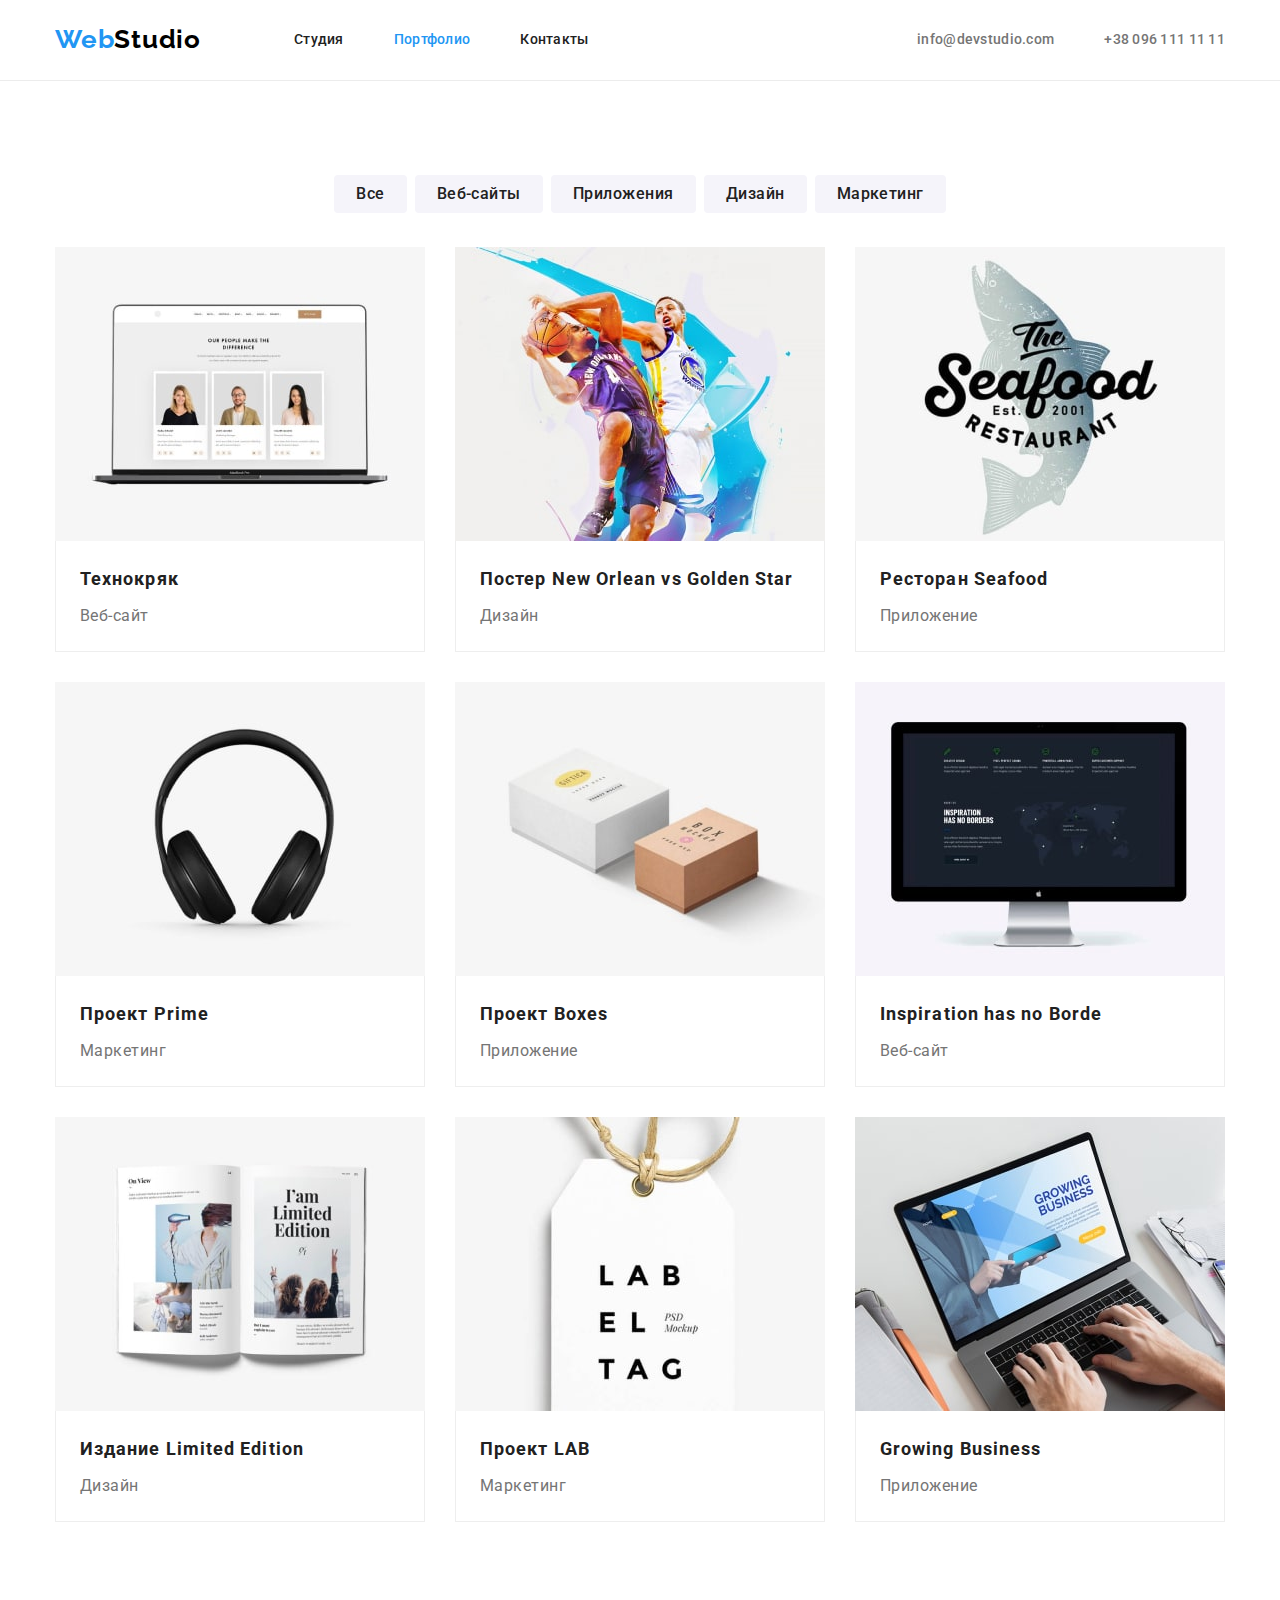
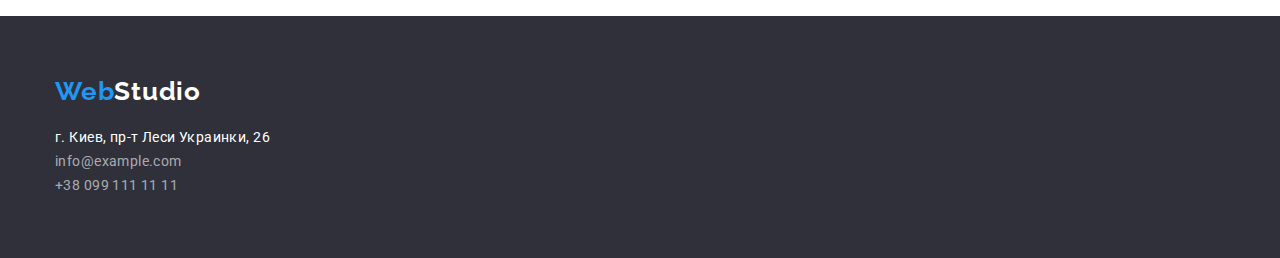
==== portfolio.html @ f15a9b8a "Скопировал index.html, portfolio.html и css. Добавил папки с картинками в images" ====
<!DOCTYPE html>
<html lang="ru">
    <head>
        <meta charset="UTF-8" />
        <meta http-equiv="X-UA-Compatible" content="IE=edge" />
        <meta name="viewport" content="width=device-width, initial-scale=1.0" />
        <title>goit-markup-hw-02</title>
        <link rel="stylesheet" href="https://cdnjs.cloudflare.com/ajax/libs/modern-normalize/1.1.0/modern-normalize.min.css" />
        <link rel="preconnect" href="https://fonts.googleapis.com" />
        <link rel="preconnect" href="https://fonts.gstatic.com" crossorigin />
        <link href="https://fonts.googleapis.com/css2?family=Raleway:wght@700&family=Roboto:wght@400;500;700;900&display=swap" rel="stylesheet" />
        <link rel="stylesheet" href="./css/styles.css" />
    </head>

    <body>
        <!-- Шапка -->
        <header class="header">
            <!-- Навигация -->
            <div class="container">
                <nav class="header-navigation">
                    <a class="logo link" href="" lang="en"><span class="accent">Web</span>Studio</a>
                    <ul class="header-list list">
                        <li class="header-item">
                            <a class="header-link link" href="./index.html">Студия</a>
                        </li>

                        <li class="header-item">
                            <a class="header-link link active-page" href="./portfolio.html">Портфолио</a>
                        </li>

                        <li class="header-item">
                            <a class="header-link link" href="">Контакты</a>
                        </li>
                    </ul>
                </nav>

                <!-- Контакты -->
                <ul class="header-contacts list">
                    <li class="header-contacts-item">
                        <a class="header-contacts-link link" href="mailto:info@devstudio.com">info@devstudio.com</a>
                    </li>
                    <li class="header-contacts-item">
                        <a class="header-contacts-link link" href="tel:+380961111111">+38 096 111 11 11</a>
                    </li>
                </ul>
            </div>
        </header>

        <main>
            <!-- Портфолио -->
            <section class="portfolio section">
                <div class="container">
                    <h1 class="visually-hidden">Портфолио</h1>

                    <!-- Навигация для секции Портфолио -->
                    <ul class="portfolio-list list">
                        <li class="portfolio-item">
                            <button class="portfolio-button" type="button">Все</button>
                        </li>

                        <li class="portfolio-item">
                            <button class="portfolio-button" type="button">Веб-сайты</button>
                        </li>

                        <li class="portfolio-item">
                            <button class="portfolio-button" type="button">Приложения</button>
                        </li>

                        <li class="portfolio-item">
                            <button class="portfolio-button" type="button">Дизайн</button>
                        </li>

                        <li class="portfolio-item">
                            <button class="portfolio-button" type="button">Маркетинг</button>
                        </li>
                    </ul>

                    <!-- Примеры работ -->
                    <ul class="card-set list">
                        <li class="card-set-item">
                            <a class="card-set-link link" href="">
                                <img class="card-set-image" src="./images/portfolio/portfolio-1-min.jpg" alt="Технокряк" width="370" height="294" />
                                <div class="card-set-content">
                                    <h2 class="card-set-title">Технокряк</h2>
                                    <p class="card-set-text">Веб-сайт</p>
                                </div>
                            </a>
                        </li>

                        <li class="card-set-item">
                            <a class="card-set-link link" href="">
                                <img
                                    class="card-set-image"
                                    src="./images/portfolio/portfolio-2-min.jpg"
                                    alt="Постер New Orlean vs Golden Star"
                                    width="370"
                                    height="294"
                                />
                                <div class="card-set-content">
                                    <h2 class="card-set-title">Постер <span lang="en">New Orlean vs Golden Star</span></h2>
                                    <p class="card-set-text">Дизайн</p>
                                </div>
                            </a>
                        </li>

                        <li class="card-set-item">
                            <a class="card-set-link link" href="">
                                <img
                                    class="card-set-image"
                                    src="./images/portfolio/portfolio-3-min.jpg"
                                    alt="Ресторан Seafood"
                                    width="370"
                                    height="294"
                                />
                                <div class="card-set-content">
                                    <h2 class="card-set-title">Ресторан <span lang="en">Seafood</span></h2>
                                    <p class="card-set-text">Приложение</p>
                                </div>
                            </a>
                        </li>

                        <li class="card-set-item">
                            <a class="card-set-link link" href="">
                                <img
                                    class="card-set-image"
                                    src="./images/portfolio/portfolio-4-min.jpg"
                                    alt="Проект Prime"
                                    width="370"
                                    height="294"
                                />
                                <div class="card-set-content">
                                    <h2 class="card-set-title">Проект <span lang="en">Prime</span></h2>
                                    <p class="card-set-text">Маркетинг</p>
                                </div>
                            </a>
                        </li>

                        <li class="card-set-item">
                            <a class="card-set-link link" href="">
                                <img
                                    class="card-set-image"
                                    src="./images/portfolio/portfolio-5-min.jpg"
                                    alt="Проект Boxes"
                                    width="370"
                                    height="294"
                                />
                                <div class="card-set-content">
                                    <h2 class="card-set-title">Проект <span lang="en">Boxes</span></h2>
                                    <p class="card-set-text">Приложение</p>
                                </div>
                            </a>
                        </li>

                        <li class="card-set-item">
                            <a class="card-set-link link" href="">
                                <img
                                    class="card-set-image"
                                    src="./images/portfolio/portfolio-6-min.jpg"
                                    alt="Inspiration has no Borde"
                                    width="370"
                                    height="294"
                                />
                                <div class="card-set-content">
                                    <h2 class="card-set-title" lang="en">Inspiration has no Borde</h2>
                                    <p class="card-set-text">Веб-сайт</p>
                                </div>
                            </a>
                        </li>

                        <li class="card-set-item">
                            <a class="card-set-link link" href=""
                                ><img
                                    class="card-set-image"
                                    src="./images/portfolio/portfolio-7-min.jpg"
                                    alt="Издание Limited Edition"
                                    width="370"
                                    height="294"
                                />
                                <div class="card-set-content">
                                    <h2 class="card-set-title">Издание <span lang="en">Limited Edition</span></h2>
                                    <p class="card-set-text">Дизайн</p>
                                </div>
                            </a>
                        </li>

                        <li class="card-set-item">
                            <a class="card-set-link link" href=""
                                ><img class="card-set-image" src="./images/portfolio/portfolio-8-min.jpg" alt="Проект LAB" width="370" height="294" />
                                <div class="card-set-content">
                                    <h2 class="card-set-title">Проект LAB</h2>
                                    <p class="card-set-text">Маркетинг</p>
                                </div>
                            </a>
                        </li>

                        <li class="card-set-item">
                            <a class="card-set-link link" href="">
                                <img
                                    class="card-set-image"
                                    src="./images/portfolio/portfolio-9-min.jpg"
                                    alt="Growing Business"
                                    width="370"
                                    height="294"
                                />
                                <div class="card-set-content">
                                    <h2 class="card-set-title" lang="en">Growing Business</h2>
                                    <p class="card-set-text">Приложение</p>
                                </div>
                            </a>
                        </li>
                    </ul>
                </div>
            </section>
        </main>

        <!-- Футер -->
        <footer class="footer">
            <div class="container">
                <a class="footer-logo link" href="" lang="en"><span class="accent">Web</span>Studio</a>
                <address>
                    <ul class="footer-list list">
                        <li class="footer-item">
                            <a
                                class="footer-address link"
                                href="https://goo.gl/maps/hov3UNKiMbJjnXm66"
                                target="_blank"
                                rel="noopener noreferrer nofollow"
                                >г. Киев, пр-т Леси Украинки, 26</a
                            >
                        </li>
                        <li class="footer-contacts-item">
                            <a class="footer-contacts-link link" href="mailto:info@example.com">info@example.com</a>
                        </li>
                        <li class="footer-contacts-item">
                            <a class="footer-contacts-link link" href="tel:+380991111111">+38 099 111 11 11</a>
                        </li>
                    </ul>
                </address>
            </div>
        </footer>
    </body>
</html>
---- css/styles.css ----
:root {
    --main-text-color: #757575;
    --secondary-text-color: #212121;
    --accent-link-color: #2196f3;
    --main-bg-color: #ffffff;
    --secondary-bg-color: #f5f4fa;
    --hero-footer-bg-color: #2f303a;

    --section-padding: 94px;
    --card-set-gap: 30px;
}

/* -------Ресет стилей------- */
*,
*::before,
*::after {
    box-sizing: border-box;
    margin: 0 auto;
    padding-left: 0;
    padding-right: 0;
}

body {
    font-family: "Roboto", sans-serif;
    color: var(--main-text-color);
    background-color: var(--main-bg-color);
}

/* -------Снимаем стили списков------ */
.list {
    list-style: none;
}

/* -------Снимаем стили ссылок------ */
.link {
    text-decoration: none;
}

/* -------Задаем стили картинкам------ */
img {
    display: block;
    max-width: 100%;
    height: auto;
}

/* -------Скрываем заголовок секции------- */
.visually-hidden {
    position: absolute;
    width: 1px;
    height: 1px;
    margin: -1px;
    border: 0;
    padding: 0;
    white-space: nowrap;
    clip-path: inset(100%);
    clip: rect(0 0 0 0);
    overflow: hidden;
}

/* -------Контейнер для секций------- */
.container {
    width: 1200px;
    margin: 0 auto;
    padding: 0 15px;
}

/* -------Паддинги для секций------- */
.section {
    padding-top: var(--section-padding);
    padding-bottom: var(--section-padding);
}

/* -------Шапка------- */
.header {
    border-color: var(--main-bg-color);
    border-bottom: 1px solid #ececec;
}

.header > .container {
    display: flex;
    align-items: center;
}
.header-navigation {
    display: flex;
    align-items: center;
    margin-left: 0;
    margin-right: 0;
}

.logo {
    margin-right: 93px;
    padding-top: 24px;
    padding-bottom: 25px;

    font-family: "Raleway", sans-serif;
    font-weight: 700;
    font-size: 26px;
    line-height: 1.19;
    letter-spacing: 0.03em;
    color: #000000;
}

.logo .accent {
    color: #2196f3;
}

.header-list {
    display: flex;
}

.header-item:not(:last-child) {
    margin-right: 50px;
}

.header-link,
.header-contacts-link {
    display: block;
    padding-top: 32px;
    padding-bottom: 32px;

    font-weight: 500;
    font-size: 14px;
    line-height: 1.14;
    letter-spacing: 0.02em;
    color: #212121;
}

.header-link.active-page {
    color: var(--accent-link-color);
}

.header-link:hover,
.header-link:focus {
    color: var(--accent-link-color);
}

/* -------Contacts------- */
.header-contacts {
    display: flex;
    align-items: center;
}

.header-contacts {
    margin-right: 0;
    margin-left: auto;
}

.header-contacts-link {
    color: var(--main-text-color);
}

.header-contacts-link:hover,
.header-contacts-link:focus {
    color: var(--accent-link-color);
}

.header-contacts-item:not(:last-child) {
    margin-right: 50px;
}

/* -------Герой------- */
.hero {
    text-align: center;
    background: var(--hero-footer-bg-color);
}

.hero > .container {
    padding-top: calc(200px - var(--section-padding));
    padding-bottom: calc(200px - var(--section-padding));
}

.hero-title {
    margin-bottom: 30px;
    width: 696px;

    font-weight: 900;
    font-size: 44px;
    line-height: 1.36;
    letter-spacing: 0.06em;
    text-transform: uppercase;
    color: #ffffff;
}

.hero-button {
    margin: 0 auto;
    min-width: 200px;
    height: 50px;

    font-weight: 700;
    font-size: 16px;
    line-height: 1.87;
    letter-spacing: 0.06em;
    color: #ffffff;
    background: #2196f3;

    border: 1px solid transparent;
    border-radius: 4px;
    cursor: pointer;
}

.hero-button:hover,
.hero-button:focus {
    background-color: #188ce8;
}

/* -------Особенности------- */
.features {
    padding-bottom: 0;
}

.features-list {
    display: flex;
    align-items: center;
}

.features-item {
    margin-left: 0;
    margin-right: 0;
}

.features-item:not(:last-child) {
    margin-right: 30px;
}

.features-title {
    margin-bottom: 10px;

    font-weight: 700;
    font-size: 14px;
    line-height: 1.14;
    letter-spacing: 0.03em;
    text-transform: uppercase;
    color: var(--secondary-text-color);
}

.features-item-text {
    width: 270px;

    font-size: 14px;
    line-height: 1.71;
    letter-spacing: 0.03em;
}

/* -------Чем мы занимаемся------- */
.works-title {
    margin-bottom: 50px;

    font-weight: 700;
    font-size: 36px;
    line-height: 1.67;
    text-align: center;
    letter-spacing: 0.03em;
    color: var(--secondary-text-color);
}

.works-list {
    display: flex;
}

.works-item {
    width: 370px;
    margin-left: 0;
    margin-right: 0;
}

.works-item:not(:last-child) {
    margin-right: 30px;
}

/* -------Наша команда------- */
.team {
    background-color: var(--secondary-bg-color);
}

.team-list {
    display: flex;
}

.team-title {
    margin-bottom: 50px;

    font-weight: 700;
    font-size: 36px;
    line-height: 1.17;
    text-align: center;
    letter-spacing: 0.03em;
    color: var(--secondary-text-color);
}

.team-item {
    border-bottom: 1px solid transparent;
    border-radius: 0px 0px 4px 4px;

    box-shadow: 0px 1px 3px rgba(0, 0, 0, 0.12), 0px 1px 1px rgba(0, 0, 0, 0.14), 0px 2px 1px rgba(0, 0, 0, 0.2);
}

.team-item:not(:last-child) {
    margin-right: 30px;
}

.team-item-content {
    text-align: center;
    padding-top: 30px;
    padding-bottom: 30px;
}

.team-item-title {
    margin-bottom: 10px;

    font-weight: 500;
    font-size: 16px;
    line-height: 1.19;
    letter-spacing: 0.03em;
    color: var(--secondary-text-color);
}

.team-item-text {
    font-size: 16px;
    line-height: 1.19;
    letter-spacing: 0.03em;
}

/* -------Футер------- */
.footer {
    background-color: var(--hero-footer-bg-color);
}

.footer > .container {
    padding-top: 60px;
    padding-bottom: 60px;
}

.footer-logo {
    font-family: Raleway;
    font-weight: 700;
    font-size: 26px;
    line-height: 1.19;
    letter-spacing: 0.03em;
    color: #ffffff;
}

.footer-logo > .accent {
    color: #2196f3;
}

.footer-list {
    font-style: normal;

    margin-top: 20px;
}

.footer-address,
.footer-contacts-link {
    font-size: 14px;
    line-height: 1.71;
    letter-spacing: 0.03em;
    color: #ffffff;
}

.footer-contacts-link {
    color: rgba(255, 255, 255, 0.6);
}

.footer-address:hover,
.footer-address:focus,
.footer-contacts-link:hover,
.footer-contacts-link:focus {
    color: var(--accent-link-color);
}

/* -------Навигация для секции Портфолио------- */
.portfolio-list {
    display: flex;
    justify-content: center;
    margin-bottom: 34px;
}

.portfolio-item {
    margin: 0;
}

.portfolio-item:not(:last-child) {
    margin-right: 8px;
}

.portfolio-button {
    padding: 6px 22px;

    font-weight: 500;
    font-size: 16px;
    line-height: 1.62;
    text-align: center;
    letter-spacing: 0.03em;
    background-color: var(--secondary-bg-color);
    color: #212121;

    cursor: pointer;
    border: 0;
    border-radius: 4px;
}

.portfolio-button:hover,
.portfolio-button:focus {
    background-color: var(--accent-link-color);
    color: #ffffff;
}

/* -------Портфолио Примеры работ------- */
.card-set-title {
    margin-bottom: 4px;

    font-weight: 700;
    font-size: 18px;
    line-height: 2;
    letter-spacing: 0.06em;
    color: var(--secondary-text-color);
}

.card-set-text {
    font-size: 16px;
    line-height: 1.87;
    letter-spacing: 0.03em;
    color: var(--main-text-color);
}

/* -------Сетка для карточек Портфолио------- */
.card-set {
    display: flex;
    flex-wrap: wrap;

    margin-right: calc(-1 * var(--card-set-gap));
    margin-bottom: calc(-1 * var(--card-set-gap));
}

.card-set > .card-set-item {
    flex-basis: calc(100% / 3 - var(--card-set-gap));

    margin-right: var(--card-set-gap);
    margin-bottom: var(--card-set-gap);
}

.card-set-content {
    padding: 20px 24px;
    border: 1px solid #eeeeee;
    border-top: unset;
}
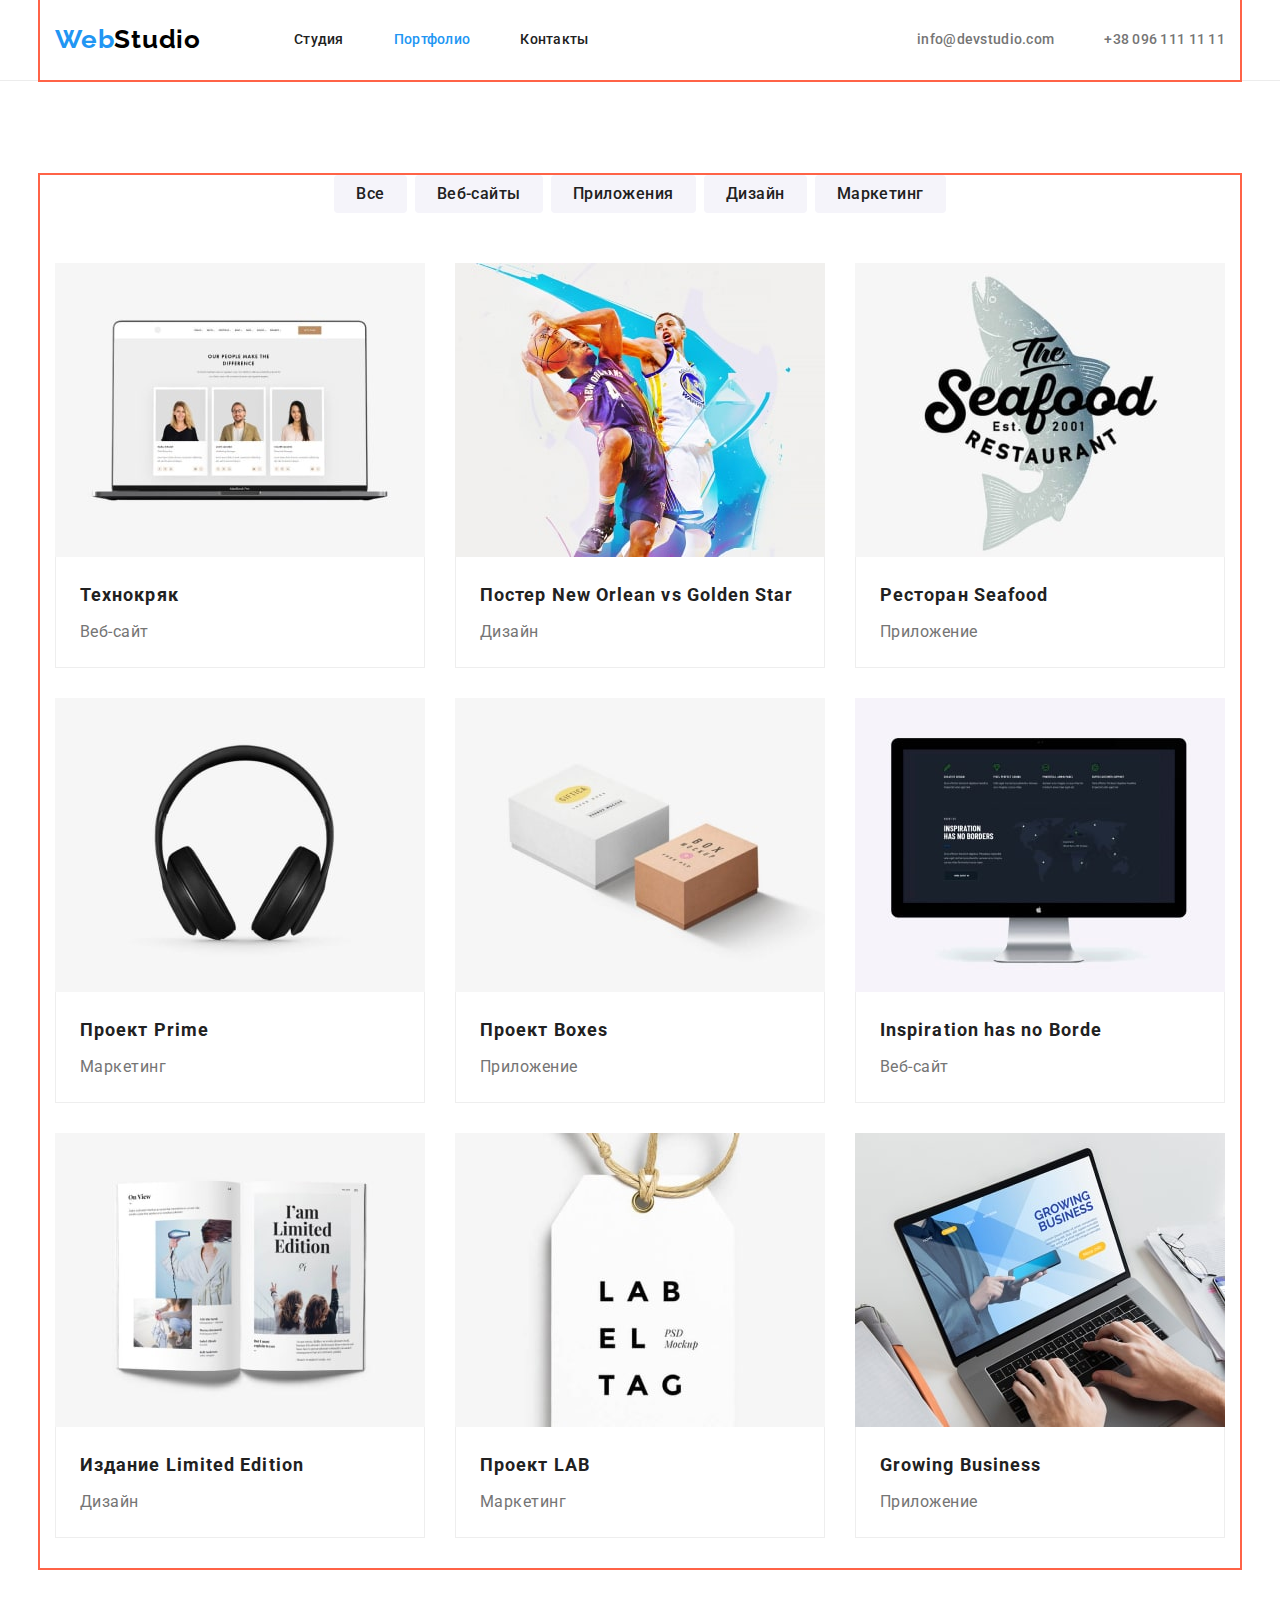
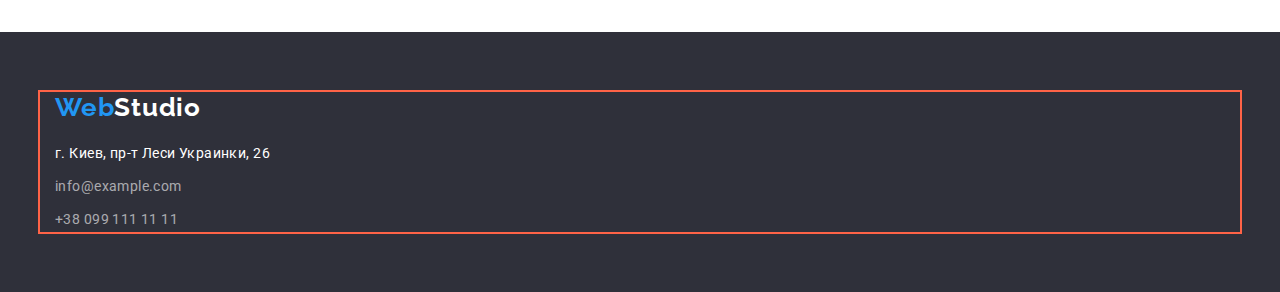
==== commit 9d9b7912: "Внес исправления в Героя, Футер и Портфолио, согласно ДЗ-3" ====
--- a/portfolio.html
+++ b/portfolio.html
@@ -217,7 +217,7 @@
         <footer class="footer">
             <div class="container">
                 <a class="footer-logo link" href="" lang="en"><span class="accent">Web</span>Studio</a>
-                <address>
+                <address class="address">
                     <ul class="footer-list list">
                         <li class="footer-item">
                             <a
@@ -228,10 +228,10 @@
                                 >г. Киев, пр-т Леси Украинки, 26</a
                             >
                         </li>
-                        <li class="footer-contacts-item">
+                        <li class="footer-item">
                             <a class="footer-contacts-link link" href="mailto:info@example.com">info@example.com</a>
                         </li>
-                        <li class="footer-contacts-item">
+                        <li class="footer-item">
                             <a class="footer-contacts-link link" href="tel:+380991111111">+38 099 111 11 11</a>
                         </li>
                     </ul>
--- a/css/styles.css
+++ b/css/styles.css
@@ -62,6 +62,7 @@
     width: 1200px;
     margin: 0 auto;
     padding: 0 15px;
+    outline: 2px solid tomato;
 }
 
 /* -------Паддинги для секций------- */
@@ -162,11 +163,21 @@
 .hero {
     text-align: center;
     background: var(--hero-footer-bg-color);
-}
-
-.hero > .container {
-    padding-top: calc(200px - var(--section-padding));
-    padding-bottom: calc(200px - var(--section-padding));
+
+    padding-top: 200px;
+    padding-bottom: 200px;
+}
+
+.overlay {
+    max-width: 1600px;
+    height: 600px;
+    margin-left: auto;
+    margin-right: auto;
+    background-image: linear-gradient(rgba(47, 48, 58, 0.4), rgba(47, 48, 58, 0.4)),
+        url(../images/background-header.jpg);
+    background-repeat: no-repeat;
+    background-position: center;
+    background-size: cover;
 }
 
 .hero-title {
@@ -193,7 +204,7 @@
     color: #ffffff;
     background: #2196f3;
 
-    border: 1px solid transparent;
+    border: none;
     border-radius: 4px;
     cursor: pointer;
 }
@@ -320,12 +331,35 @@
     letter-spacing: 0.03em;
 }
 
+/* -------Постоянные клиенты------- */
+.clients-title {
+    display: block;
+    margin-left: 0;
+    margin-right: 0;
+    margin-bottom: 50px;
+
+    font-weight: bold;
+    font-size: 36px;
+    line-height: 1.17;
+    text-align: center;
+    letter-spacing: 0.03em;
+    color: var(--secondary-text-color);
+}
+
+.clients-logo-list {
+    display: flex;
+    justify-content: space-between;
+}
+
+.clients-logo-item {
+    margin-left: 0;
+    margin-right: 0;
+}
+
 /* -------Футер------- */
 .footer {
     background-color: var(--hero-footer-bg-color);
-}
-
-.footer > .container {
+
     padding-top: 60px;
     padding-bottom: 60px;
 }
@@ -343,10 +377,16 @@
     color: #2196f3;
 }
 
+.address {
+    margin-top: 20px;
+}
+
 .footer-list {
     font-style: normal;
-
-    margin-top: 20px;
+}
+
+.footer-item:not(:last-child) {
+    margin-bottom: 9px;
 }
 
 .footer-address,
@@ -355,10 +395,6 @@
     line-height: 1.71;
     letter-spacing: 0.03em;
     color: #ffffff;
-}
-
-.footer-contacts-link {
-    color: rgba(255, 255, 255, 0.6);
 }
 
 .footer-address:hover,
@@ -368,11 +404,15 @@
     color: var(--accent-link-color);
 }
 
+.footer-contacts-link {
+    color: rgba(255, 255, 255, 0.6);
+}
+
 /* -------Навигация для секции Портфолио------- */
 .portfolio-list {
     display: flex;
     justify-content: center;
-    margin-bottom: 34px;
+    margin-bottom: 50px;
 }
 
 .portfolio-item {
@@ -403,6 +443,7 @@
 .portfolio-button:focus {
     background-color: var(--accent-link-color);
     color: #ffffff;
+    box-shadow: 0px 3px 1px rgba(0, 0, 0, 0.1), 0px 1px 2px rgba(0, 0, 0, 0.08), 0px 2px 2px rgba(0, 0, 0, 0.12);
 }
 
 /* -------Портфолио Примеры работ------- */
@@ -444,3 +485,8 @@
     border: 1px solid #eeeeee;
     border-top: unset;
 }
+
+.card-set-item:hover,
+.card-set-item:focus {
+    box-shadow: 0px 1px 1px rgba(0, 0, 0, 0.12), 0px 4px 4px rgba(0, 0, 0, 0.06), 1px 4px 6px rgba(0, 0, 0, 0.16);
+}
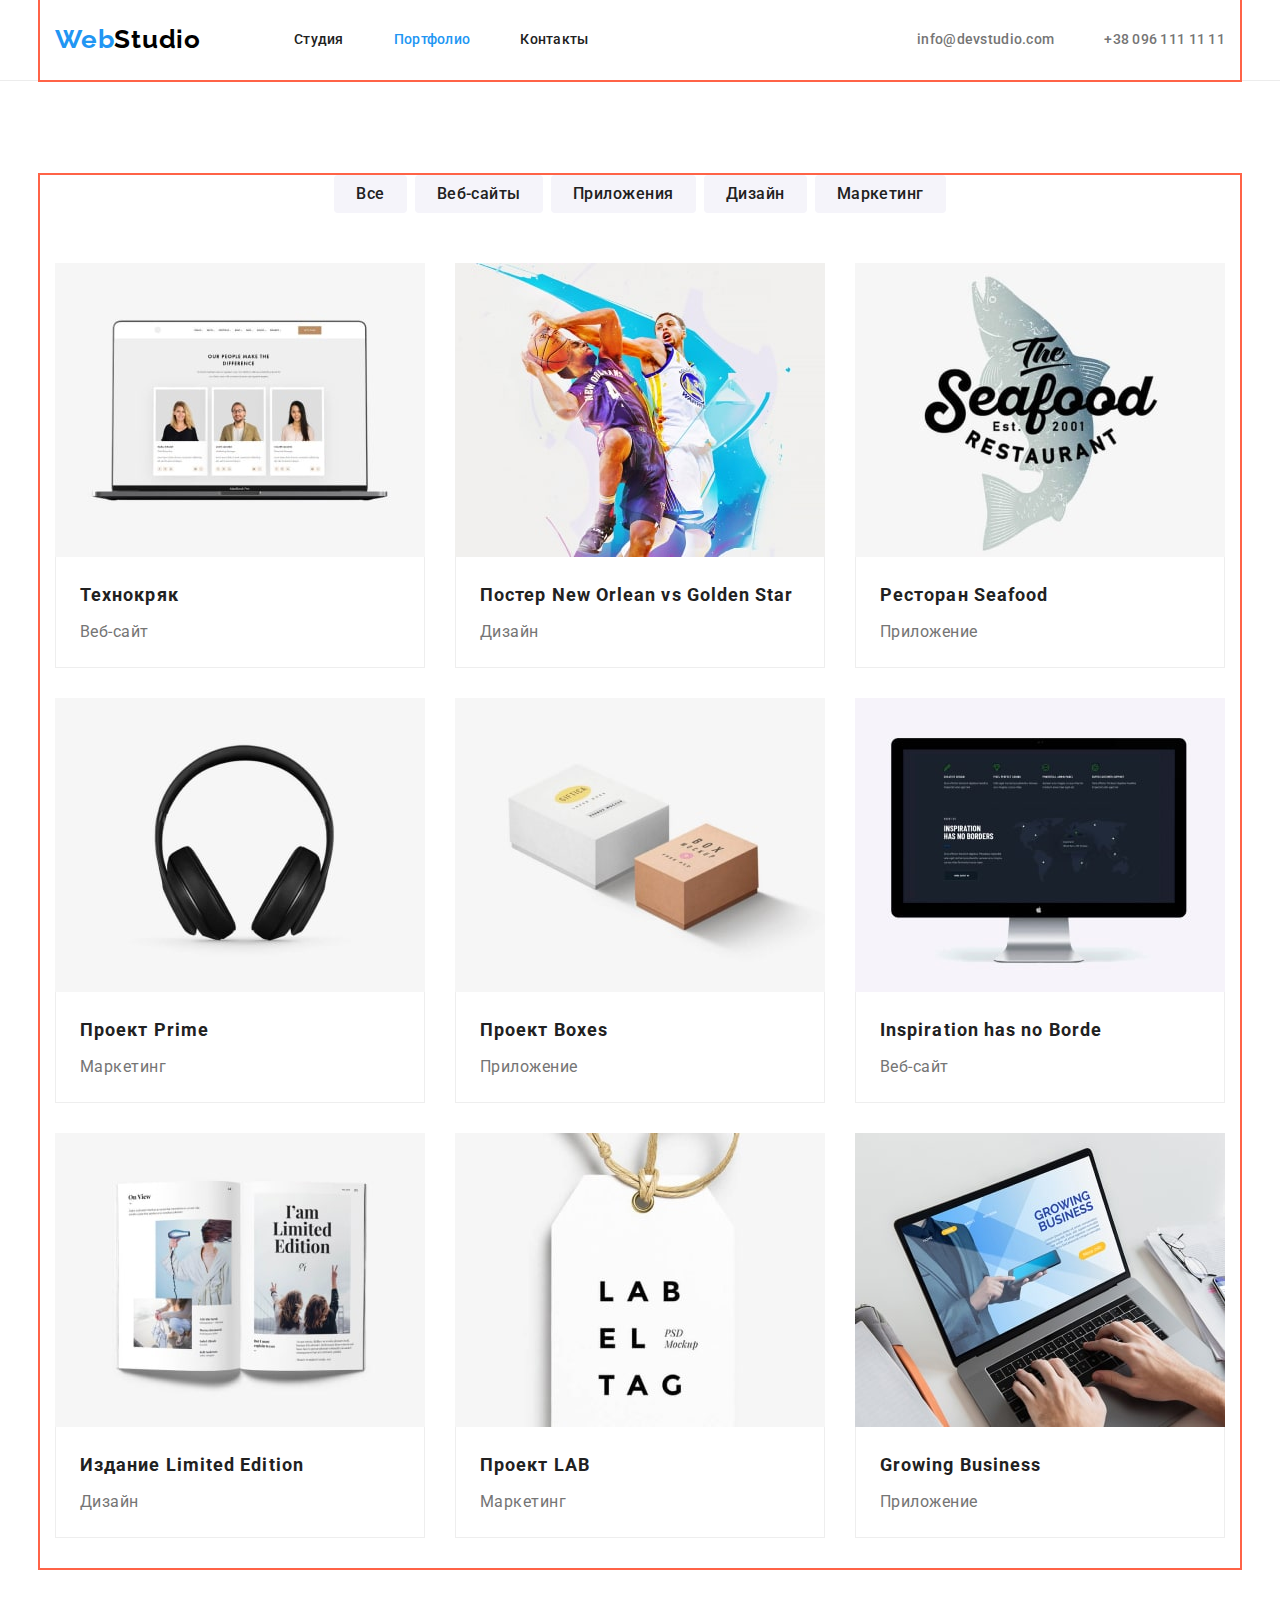
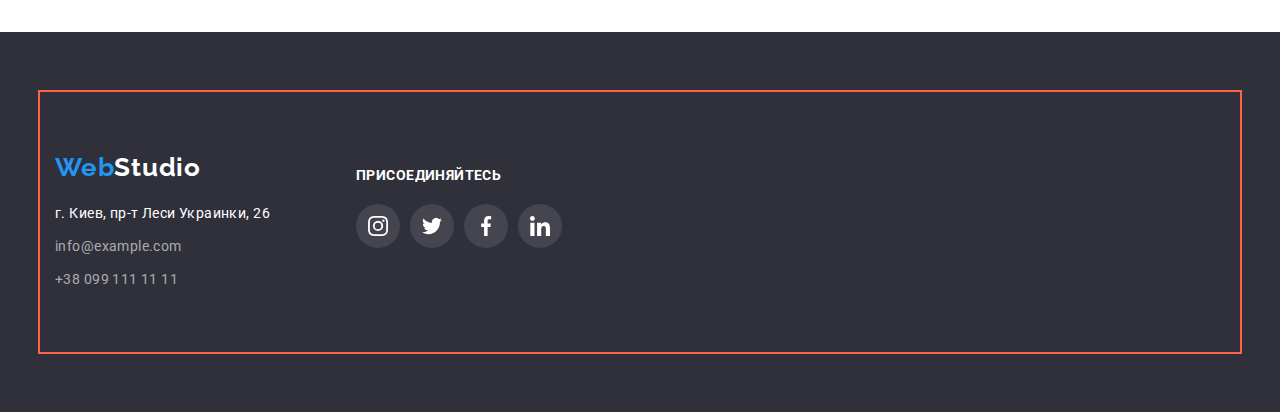
==== commit 1fef9714: "decor" ====
--- a/portfolio.html
+++ b/portfolio.html
@@ -105,13 +105,7 @@
 
                         <li class="card-set-item">
                             <a class="card-set-link link" href="">
-                                <img
-                                    class="card-set-image"
-                                    src="./images/portfolio/portfolio-3-min.jpg"
-                                    alt="Ресторан Seafood"
-                                    width="370"
-                                    height="294"
-                                />
+                                <img class="card-set-image" src="./images/portfolio/portfolio-3-min.jpg" alt="Ресторан Seafood" width="370" height="294" />
                                 <div class="card-set-content">
                                     <h2 class="card-set-title">Ресторан <span lang="en">Seafood</span></h2>
                                     <p class="card-set-text">Приложение</p>
@@ -121,13 +115,7 @@
 
                         <li class="card-set-item">
                             <a class="card-set-link link" href="">
-                                <img
-                                    class="card-set-image"
-                                    src="./images/portfolio/portfolio-4-min.jpg"
-                                    alt="Проект Prime"
-                                    width="370"
-                                    height="294"
-                                />
+                                <img class="card-set-image" src="./images/portfolio/portfolio-4-min.jpg" alt="Проект Prime" width="370" height="294" />
                                 <div class="card-set-content">
                                     <h2 class="card-set-title">Проект <span lang="en">Prime</span></h2>
                                     <p class="card-set-text">Маркетинг</p>
@@ -137,13 +125,7 @@
 
                         <li class="card-set-item">
                             <a class="card-set-link link" href="">
-                                <img
-                                    class="card-set-image"
-                                    src="./images/portfolio/portfolio-5-min.jpg"
-                                    alt="Проект Boxes"
-                                    width="370"
-                                    height="294"
-                                />
+                                <img class="card-set-image" src="./images/portfolio/portfolio-5-min.jpg" alt="Проект Boxes" width="370" height="294" />
                                 <div class="card-set-content">
                                     <h2 class="card-set-title">Проект <span lang="en">Boxes</span></h2>
                                     <p class="card-set-text">Приложение</p>
@@ -153,13 +135,7 @@
 
                         <li class="card-set-item">
                             <a class="card-set-link link" href="">
-                                <img
-                                    class="card-set-image"
-                                    src="./images/portfolio/portfolio-6-min.jpg"
-                                    alt="Inspiration has no Borde"
-                                    width="370"
-                                    height="294"
-                                />
+                                <img class="card-set-image" src="./images/portfolio/portfolio-6-min.jpg" alt="Inspiration has no Borde" width="370" height="294" />
                                 <div class="card-set-content">
                                     <h2 class="card-set-title" lang="en">Inspiration has no Borde</h2>
                                     <p class="card-set-text">Веб-сайт</p>
@@ -169,13 +145,7 @@
 
                         <li class="card-set-item">
                             <a class="card-set-link link" href=""
-                                ><img
-                                    class="card-set-image"
-                                    src="./images/portfolio/portfolio-7-min.jpg"
-                                    alt="Издание Limited Edition"
-                                    width="370"
-                                    height="294"
-                                />
+                                ><img class="card-set-image" src="./images/portfolio/portfolio-7-min.jpg" alt="Издание Limited Edition" width="370" height="294" />
                                 <div class="card-set-content">
                                     <h2 class="card-set-title">Издание <span lang="en">Limited Edition</span></h2>
                                     <p class="card-set-text">Дизайн</p>
@@ -195,13 +165,7 @@
 
                         <li class="card-set-item">
                             <a class="card-set-link link" href="">
-                                <img
-                                    class="card-set-image"
-                                    src="./images/portfolio/portfolio-9-min.jpg"
-                                    alt="Growing Business"
-                                    width="370"
-                                    height="294"
-                                />
+                                <img class="card-set-image" src="./images/portfolio/portfolio-9-min.jpg" alt="Growing Business" width="370" height="294" />
                                 <div class="card-set-content">
                                     <h2 class="card-set-title" lang="en">Growing Business</h2>
                                     <p class="card-set-text">Приложение</p>
@@ -216,26 +180,49 @@
         <!-- Футер -->
         <footer class="footer">
             <div class="container">
-                <a class="footer-logo link" href="" lang="en"><span class="accent">Web</span>Studio</a>
-                <address class="address">
-                    <ul class="footer-list list">
-                        <li class="footer-item">
-                            <a
-                                class="footer-address link"
-                                href="https://goo.gl/maps/hov3UNKiMbJjnXm66"
-                                target="_blank"
-                                rel="noopener noreferrer nofollow"
-                                >г. Киев, пр-т Леси Украинки, 26</a
-                            >
-                        </li>
-                        <li class="footer-item">
-                            <a class="footer-contacts-link link" href="mailto:info@example.com">info@example.com</a>
-                        </li>
-                        <li class="footer-item">
-                            <a class="footer-contacts-link link" href="tel:+380991111111">+38 099 111 11 11</a>
-                        </li>
-                    </ul>
-                </address>
+                <div class="footer-left">
+                    <a class="footer-logo link" href="" lang="en"><span class="accent">Web</span>Studio</a>
+                    <address class="address">
+                        <ul class="footer-list list">
+                            <li class="footer-item">
+                                <a class="footer-address link" href="https://goo.gl/maps/hov3UNKiMbJjnXm66" target="_blank" rel="noopener noreferrer nofollow"
+                                    >г. Киев, пр-т Леси Украинки, 26</a
+                                >
+                            </li>
+                            <li class="footer-item">
+                                <a class="footer-contacts-link link" href="mailto:info@example.com">info@example.com</a>
+                            </li>
+                            <li class="footer-item">
+                                <a class="footer-contacts-link link" href="tel:+380991111111">+38 099 111 11 11</a>
+                            </li>
+                        </ul>
+                    </address>
+                </div>
+                <div class="footer-right">
+                    <h2 class="footer-title">Присоединяйтесь</h2>
+                    <ul class="right-list list">
+                        <li class="right-item">
+                            <a class="right-link link" href="https://www.instagram.com/" target="_blank" rel="noopener noreferrer nofollow">
+                                <svg class="right-icon" width="20" height="20"><use href="./images/sprite.svg#icon-instagram"></use></svg>
+                            </a>
+                        </li>
+                        <li class="right-item">
+                            <a class="right-link link" href="https://twitter.com/" target="_blank" rel="noopener noreferrer nofollow">
+                                <svg class="right-icon" width="20" height="20"><use href="./images/sprite.svg#icon-twitter"></use></svg>
+                            </a>
+                        </li>
+                        <li class="right-item">
+                            <a class="right-link link" href="https://www.facebook.com/" target="_blank" rel="noopener noreferrer nofollow"
+                                ><svg class="right-icon" width="20" height="20"><use href="./images/sprite.svg#icon-facebook"></use></svg>
+                            </a>
+                        </li>
+                        <li class="right-item">
+                            <a class="right-link link" href="https://www.linkedin.com/" target="_blank" rel="noopener noreferrer nofollow">
+                                <svg class="right-icon" width="20" height="20"><use href="./images/sprite.svg#icon-linkedin"></use></svg>
+                            </a>
+                        </li>
+                    </ul>
+                </div>
             </div>
         </footer>
     </body>
--- a/css/styles.css
+++ b/css/styles.css
@@ -8,6 +8,9 @@
 
     --section-padding: 94px;
     --card-set-gap: 30px;
+
+    --first-icon-color: #afb1b8;
+    --secondary-icon-color: #ffffff;
 }
 
 /* -------Ресет стилей------- */
@@ -166,18 +169,14 @@
 
     padding-top: 200px;
     padding-bottom: 200px;
-}
-
-.overlay {
+
     max-width: 1600px;
     height: 600px;
     margin-left: auto;
     margin-right: auto;
     background-image: linear-gradient(rgba(47, 48, 58, 0.4), rgba(47, 48, 58, 0.4)),
         url(../images/background-header.jpg);
-    background-repeat: no-repeat;
     background-position: center;
-    background-size: cover;
 }
 
 .hero-title {
@@ -229,6 +228,34 @@
     margin-right: 0;
 }
 
+.features-item::before {
+    content: "";
+    display: block;
+    height: 120px;
+    background-repeat: no-repeat;
+    background-position: center;
+    background-color: var(--secondary-bg-color);
+
+    margin-bottom: 30px;
+    border-radius: 4px;
+}
+
+.icon-antenna::before {
+    background-image: url(../images/features/antenna.svg);
+}
+
+.icon-clock::before {
+    background-image: url(../images/features/clock.svg);
+}
+
+.icon-diagram::before {
+    background-image: url(../images/features/diagram.svg);
+}
+
+.icon-astronaut::before {
+    background-image: url(../images/features/astronaut.svg);
+}
+
 .features-item:not(:last-child) {
     margin-right: 30px;
 }
@@ -346,14 +373,41 @@
     color: var(--secondary-text-color);
 }
 
-.clients-logo-list {
-    display: flex;
-    justify-content: space-between;
-}
-
-.clients-logo-item {
+.clients-list {
+    display: flex;
+}
+
+.clients-item {
+    width: 170px;
+    height: 92px;
+}
+
+.clients-item:not(:last-child) {
+    margin-right: 30px;
+}
+
+.clients-link {
+    width: 100%;
+    height: 100%;
+    display: flex;
+    justify-content: center;
+    align-items: center;
+    border: 1px solid var(--first-icon-color);
+    border-radius: 4px;
+}
+
+.clients-icon {
     margin-left: 0;
     margin-right: 0;
+    fill: var(--first-icon-color);
+}
+
+.clients-link:hover,
+.clients-link:focus,
+.clients-link:hover .clients-icon,
+.clients-link:focus .clients-icon {
+    fill: var(--accent-link-color);
+    border-color: var(--accent-link-color);
 }
 
 /* -------Футер------- */
@@ -362,6 +416,27 @@
 
     padding-top: 60px;
     padding-bottom: 60px;
+}
+
+.footer .container {
+    display: flex;
+}
+
+/* -------Левая секция футера------- */
+.footer-left {
+    padding-top: 60px;
+    padding-bottom: 60px;
+}
+
+.footer-left,
+.footer-right {
+    margin: 0;
+    align-self: center;
+}
+
+.footer-left {
+    width: 231px;
+    margin-right: 70px;
 }
 
 .footer-logo {
@@ -408,6 +483,60 @@
     color: rgba(255, 255, 255, 0.6);
 }
 
+/* -------Правая секция футера------- */
+.footer-right {
+    width: 206px;
+    padding-top: 72px;
+    padding-bottom: 100px;
+}
+
+.footer-title {
+    font-weight: 700;
+    font-size: 14px;
+    line-height: 1.14;
+    letter-spacing: 0.03em;
+    text-transform: uppercase;
+    color: #ffffff;
+
+    margin-bottom: 20px;
+}
+
+.right-list {
+    display: flex;
+}
+
+.right-item {
+    width: 44px;
+    height: 44px;
+}
+
+.right-item:not(:last-child) {
+    margin-right: 10px;
+}
+
+.right-link {
+    width: 100%;
+    height: 100%;
+    display: flex;
+    justify-content: center;
+    align-items: center;
+
+    background-color: rgba(255, 255, 255, 0.1);
+
+    border-radius: 50%;
+}
+
+.right-icon {
+    margin-left: 0;
+    margin-right: 0;
+    fill: var(--secondary-icon-color);
+}
+
+.right-link:hover,
+.right-link:focus {
+    background-color: var(--accent-link-color);
+}
+
 /* -------Навигация для секции Портфолио------- */
 .portfolio-list {
     display: flex;
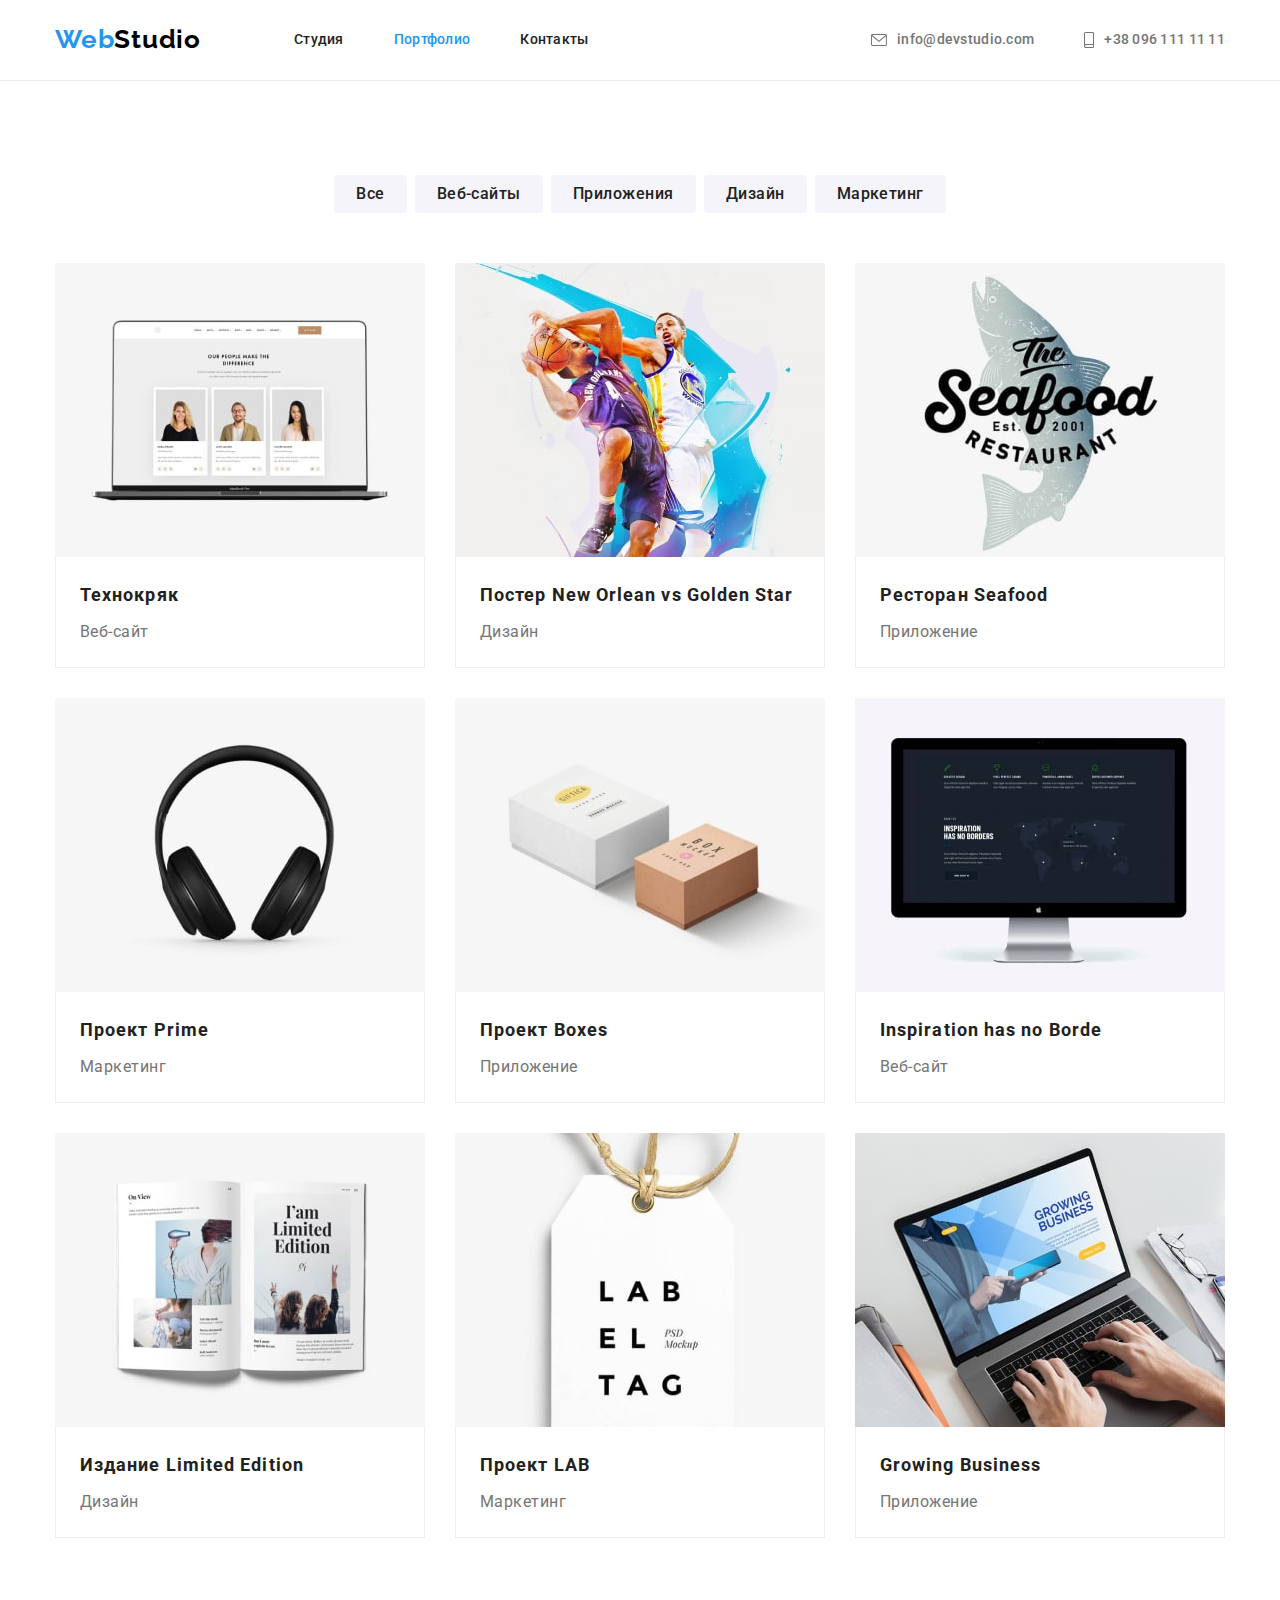
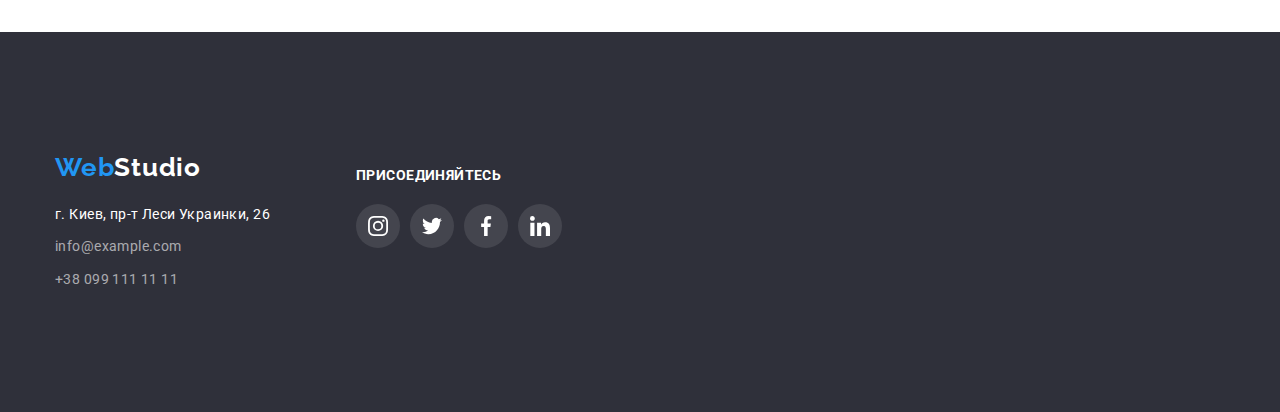
==== commit fa1004c9: "Добавил декор в футер" ====
--- a/portfolio.html
+++ b/portfolio.html
@@ -37,10 +37,14 @@
                 <!-- Контакты -->
                 <ul class="header-contacts list">
                     <li class="header-contacts-item">
-                        <a class="header-contacts-link link" href="mailto:info@devstudio.com">info@devstudio.com</a>
+                        <a class="header-contacts-link link" href="mailto:info@devstudio.com"
+                            ><svg class="header-icon" width="16" height="12"><use href="./images/sprite.svg#icon-envelope"></use></svg>info@devstudio.com</a
+                        >
                     </li>
                     <li class="header-contacts-item">
-                        <a class="header-contacts-link link" href="tel:+380961111111">+38 096 111 11 11</a>
+                        <a class="header-contacts-link link" href="tel:+380961111111"
+                            ><svg class="header-icon" width="10" height="16"><use href="./images/sprite.svg#icon-smartphone"></use></svg>+38 096 111 11 11</a
+                        >
                     </li>
                 </ul>
             </div>
--- a/css/styles.css
+++ b/css/styles.css
@@ -65,7 +65,6 @@
     width: 1200px;
     margin: 0 auto;
     padding: 0 15px;
-    outline: 2px solid tomato;
 }
 
 /* -------Паддинги для секций------- */
@@ -149,8 +148,21 @@
     margin-left: auto;
 }
 
+.header-contacts-item:not(:last-child) {
+    margin-right: 50px;
+}
+
 .header-contacts-link {
+    display: flex;
+    align-items: center;
+
     color: var(--main-text-color);
+}
+
+.header-icon {
+    margin-right: 10px;
+
+    fill: currentColor;
 }
 
 .header-contacts-link:hover,
@@ -158,8 +170,9 @@
     color: var(--accent-link-color);
 }
 
-.header-contacts-item:not(:last-child) {
-    margin-right: 50px;
+.header-contacts-link:hover .header-icon,
+.header-contacts-link:focus .heder-icon {
+    fill: currentColor;
 }
 
 /* -------Герой------- */
@@ -228,36 +241,25 @@
     margin-right: 0;
 }
 
-.features-item::before {
-    content: "";
-    display: block;
-    height: 120px;
-    background-repeat: no-repeat;
-    background-position: center;
-    background-color: var(--secondary-bg-color);
-
-    margin-bottom: 30px;
-    border-radius: 4px;
-}
-
-.icon-antenna::before {
-    background-image: url(../images/features/antenna.svg);
-}
-
-.icon-clock::before {
-    background-image: url(../images/features/clock.svg);
-}
-
-.icon-diagram::before {
-    background-image: url(../images/features/diagram.svg);
-}
-
-.icon-astronaut::before {
-    background-image: url(../images/features/astronaut.svg);
-}
-
 .features-item:not(:last-child) {
     margin-right: 30px;
+}
+
+.features-thumb {
+    background-color: var(--secondary-bg-color);
+
+    display: flex;
+    justify-content: center;
+    align-items: center;
+    width: 270px;
+    height: 120px;
+    border-radius: 4px;
+    margin-bottom: 30px;
+}
+
+.features-icon {
+    margin-left: 0;
+    margin-right: 0;
 }
 
 .features-title {
@@ -339,7 +341,7 @@
 .team-item-content {
     text-align: center;
     padding-top: 30px;
-    padding-bottom: 30px;
+    margin-bottom: 16px;
 }
 
 .team-item-title {
@@ -356,6 +358,54 @@
     font-size: 16px;
     line-height: 1.19;
     letter-spacing: 0.03em;
+}
+
+/* -------Ссылки на соцсети------- */
+.team-socials {
+    width: 206px;
+    padding-bottom: 30px;
+}
+
+.team-socials-list {
+    display: flex;
+}
+
+.team-socials-item {
+    width: 44px;
+    height: 44px;
+}
+
+.team-socials-item:not(:last-child) {
+    margin-right: 10px;
+}
+
+.team-socials-link {
+    width: 100%;
+    height: 100%;
+    display: flex;
+    justify-content: center;
+    align-items: center;
+
+    border-radius: 50%;
+    color: var(--first-icon-color);
+}
+
+.team-icon {
+    margin-left: 0;
+    margin-right: 0;
+
+    fill: currentColor;
+}
+
+.team-socials-link:hover,
+.team-socials-link:focus {
+    color: var(--secondary-icon-color);
+    background-color: var(--accent-link-color);
+}
+
+.team-socials-link:hover .team-icon,
+.team-socials-link:hover .team-icon {
+    fill: currentColor;
 }
 
 /* -------Постоянные клиенты------- */
